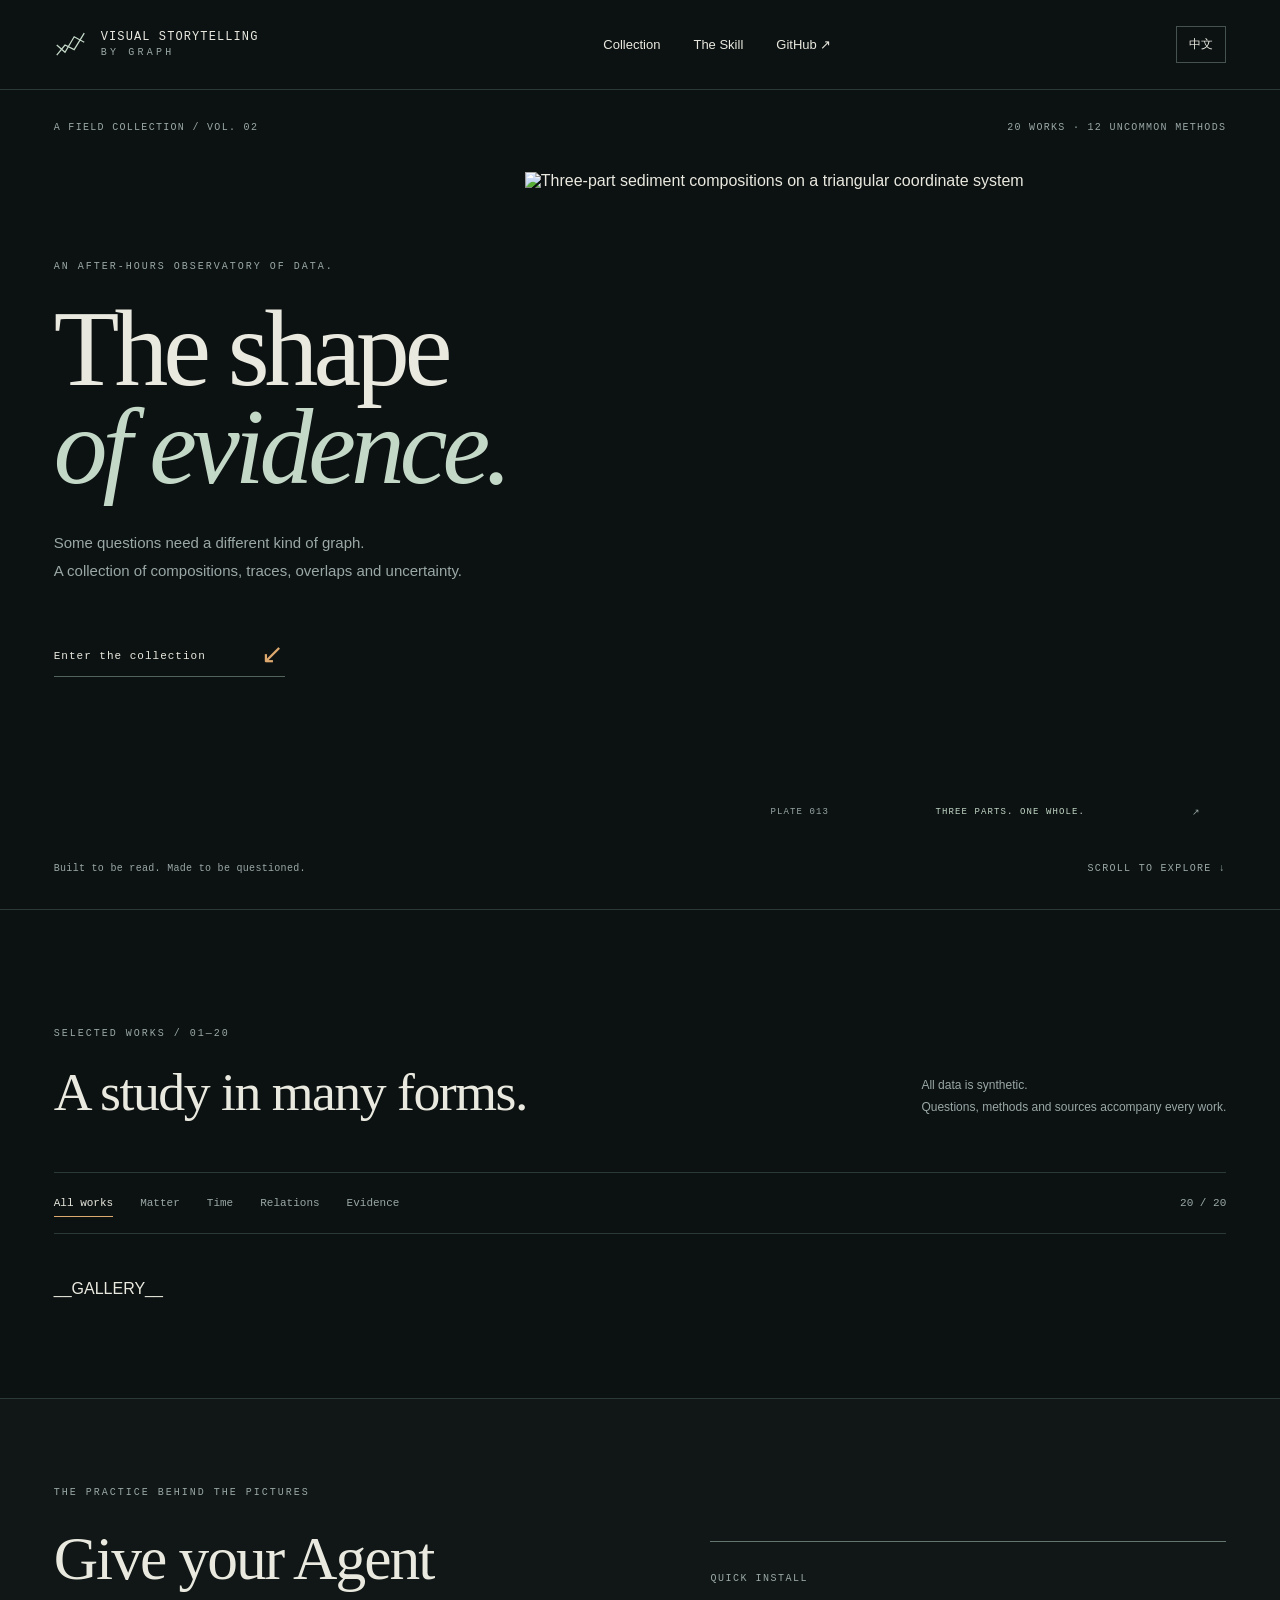
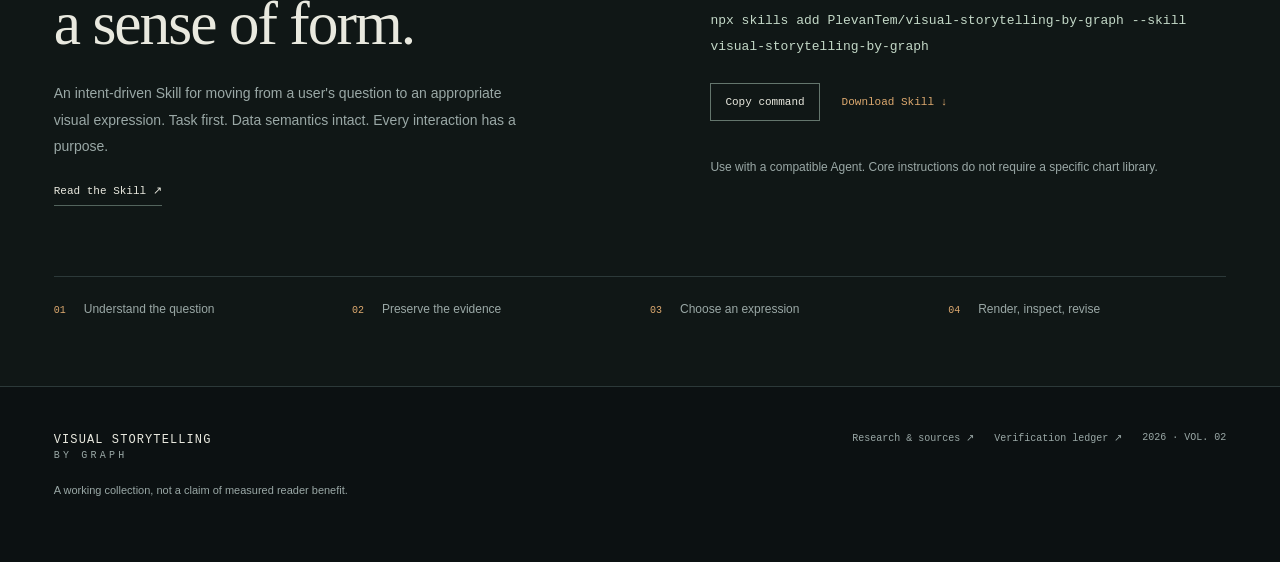
==== site/index.template.html @ 5094e0cb "Create visual-storytelling-by-graph skill and immersive gallery" ====
<!doctype html>
<html lang="en">
<head>
  <meta charset="utf-8">
  <meta name="viewport" content="width=device-width,initial-scale=1">
  <meta name="theme-color" content="#0c1112">
  <meta name="description" content="An immersive collection of twenty data stories, with a reusable Agent Skill for intentional visualization.">
  <meta property="og:title" content="Visual Storytelling by Graph — The shape of evidence">
  <meta property="og:description" content="Twenty data stories. Twelve uncommon methods. An intent-driven visualization Skill for your Agent.">
  <meta property="og:type" content="website">
  <meta property="og:url" content="https://plevantem.github.io/visual-storytelling-by-graph/">
  <meta property="og:image" content="https://plevantem.github.io/visual-storytelling-by-graph/assets/social-preview.png">
  <title>Visual Storytelling by Graph — The shape of evidence</title>
  <link rel="icon" type="image/svg+xml" href="assets/mark.svg">
  <link rel="stylesheet" href="style.css">
</head>
<body>
  <a class="skip" href="#collection">Skip to collection</a>
  <header class="masthead">
    <a class="brand" href="#" aria-label="Visual Storytelling by Graph, home"><svg viewBox="0 0 36 36" aria-hidden="true"><path d="M3 29L12 18L22 23L33 5M3 18L12 26L22 9L33 15"/></svg><span>VISUAL STORYTELLING<small>BY GRAPH</small></span></a>
    <nav aria-label="Main navigation"><a href="#collection" data-i18n="collection">Collection</a><a href="#skill" data-i18n="skill">The Skill</a><a href="https://github.com/PlevanTem/visual-storytelling-by-graph" target="_blank" rel="noopener">GitHub ↗</a></nav>
    <button class="language" id="language" type="button" aria-label="Switch language">中文</button>
  </header>
  <main>
    <section class="hero" aria-labelledby="hero-title">
      <div class="hero-line"><span data-i18n="edition">A FIELD COLLECTION / VOL. 02</span><span>20 WORKS · 12 UNCOMMON METHODS</span></div>
      <div class="hero-copy"><p class="overline" data-i18n="intro">An after-hours observatory of data.</p><h1 id="hero-title"><span data-i18n="shape">The shape</span><br><em data-i18n="evidence">of evidence.</em></h1><p class="hero-description" data-i18n="heroDescription">Some questions need a different kind of graph.<br>A collection of compositions, traces, overlaps and uncertainty.</p><a class="enter" href="#collection"><span data-i18n="enter">Enter the collection</span><span aria-hidden="true">↙</span></a></div>
      <a class="hero-art" href="assets/c13-all.svg" data-open="C13" aria-label="Open the ternary composition exhibit"><img src="assets/hero.svg" alt="Three-part sediment compositions on a triangular coordinate system"><span class="hero-caption"><span>PLATE 013</span><span>THREE PARTS. ONE WHOLE.</span><span aria-hidden="true">↗</span></span></a>
      <div class="hero-bottom"><span data-i18n="heroNote">Built to be read. Made to be questioned.</span><span class="scroll-note">SCROLL TO EXPLORE ↓</span></div>
    </section>
    <section class="collection" id="collection" aria-labelledby="collection-title">
      <div class="section-heading"><div><p class="overline" data-i18n="selected">SELECTED WORKS / 01—20</p><h2 id="collection-title" data-i18n="collectionTitle">A study in many forms.</h2></div><p class="collection-note" data-i18n="synthetic">All data is synthetic.<br>Questions, methods and sources accompany every work.</p></div>
      <div class="filter-bar"><div class="filters" role="group" aria-label="Filter collection"><button type="button" data-filter="all" aria-pressed="true" data-i18n="all">All works</button><button type="button" data-filter="matter" aria-pressed="false" data-i18n="matter">Matter</button><button type="button" data-filter="time" aria-pressed="false" data-i18n="time">Time</button><button type="button" data-filter="relations" aria-pressed="false" data-i18n="relations">Relations</button><button type="button" data-filter="evidence" aria-pressed="false" data-i18n="evidenceFilter">Evidence</button></div><output id="work-count" aria-live="polite">20 / 20</output></div>
      <div class="gallery" id="gallery">__GALLERY__</div>
      <noscript><style>.filter-bar,.language,#copy-install{display:none}</style><p>Open any work to view its standalone SVG. Interactive exhibition controls require JavaScript.</p></noscript>
    </section>
    <section class="skill-section" id="skill" aria-labelledby="skill-title">
      <p class="overline">THE PRACTICE BEHIND THE PICTURES</p>
      <div class="skill-layout"><div><h2 id="skill-title" data-i18n="skillTitle">Give your Agent<br>a sense of form.</h2><p data-i18n="skillDescription">An intent-driven Skill for moving from a user's question to an appropriate visual expression. Task first. Data semantics intact. Every interaction has a purpose.</p><a class="text-link" href="https://github.com/PlevanTem/visual-storytelling-by-graph/blob/main/SKILL.md" data-i18n="readSkill">Read the Skill ↗</a></div><div class="installation"><span class="install-label" data-i18n="quickInstall">QUICK INSTALL</span><code id="install-command">npx skills add PlevanTem/visual-storytelling-by-graph --skill visual-storytelling-by-graph</code><div class="install-actions"><button id="copy-install" type="button" data-i18n="copy">Copy command</button><a href="https://github.com/PlevanTem/visual-storytelling-by-graph/archive/refs/heads/main.zip" download data-i18n="download">Download Skill ↓</a></div><output id="copy-status" aria-live="polite"></output><p class="install-note" data-i18n="installNote">Use with a compatible Agent. Core instructions do not require a specific chart library.</p></div></div>
      <div class="practice"><span><b>01</b><span data-i18n="step1">Understand the question</span></span><span><b>02</b><span data-i18n="step2">Preserve the evidence</span></span><span><b>03</b><span data-i18n="step3">Choose an expression</span></span><span><b>04</b><span data-i18n="step4">Render, inspect, revise</span></span></div>
    </section>
  </main>
  <footer class="footer"><div><a class="brand" href="#"><span>VISUAL STORYTELLING<small>BY GRAPH</small></span></a><p data-i18n="footerNote">A working collection, not a claim of measured reader benefit.</p></div><div class="footer-links"><a href="https://github.com/PlevanTem/visual-storytelling-by-graph/blob/main/references/sources.md" data-i18n="sources">Research & sources ↗</a><a href="https://github.com/PlevanTem/visual-storytelling-by-graph/blob/main/verification/REPORT.md" data-i18n="verification">Verification ledger ↗</a><span>2026 · VOL. 02</span></div></footer>
  <dialog id="exhibit" aria-labelledby="exhibit-heading">
    <div class="exhibit-shell"><header class="exhibit-top"><div><span id="exhibit-number">01 / 20</span><h2 id="exhibit-heading">Exhibit</h2></div><div class="viewer-actions"><button id="previous" type="button" aria-label="Previous work">←</button><button id="next" type="button" aria-label="Next work">→</button><button id="toggle-info" type="button" aria-expanded="false" aria-controls="exhibit-info" data-i18n="readWork">Read the work</button><button id="close-exhibit" type="button" aria-label="Close exhibit">×</button></div></header><div class="exhibit-content"><div class="exhibit-stage"><div class="state-controls" id="state-controls" role="group" aria-label="Chart parameters"></div><figure id="exhibit-figure"><picture><source id="exhibit-mobile" media="(max-width: 600px)"><img id="exhibit-image" alt=""></picture><figcaption id="state-summary" aria-live="polite"></figcaption></figure><div class="exhibit-links"><a id="download-svg" download data-i18n="export">Download current SVG ↓</a><a id="download-data" download data-i18n="rawData">Source data ↗</a><span class="keyboard-note">← / → &nbsp; ESC</span></div></div><aside id="exhibit-info" hidden><p class="overline" data-i18n="question">THE QUESTION</p><p id="work-question"></p><p class="overline" data-i18n="why">WHY THIS EXPRESSION</p><p id="work-why"></p><p class="overline" data-i18n="boundary">READ WITH CARE</p><p id="work-boundary"></p><a id="method-link" target="_blank" rel="noopener" data-i18n="method">Method & evidence ↗</a></aside></div></div>
  </dialog>
  <script src="collection.js"></script><script src="app.js"></script>
</body></html>
---- site/style.css ----
@charset "UTF-8";
:root{--bg:#0c1112;--surface:#101719;--line:#2c3939;--ink:#e9e9df;--muted:#9aa8a6;--accent:#c3d8c7;--gold:#dda96f;--sans:"Segoe UI","Microsoft YaHei",sans-serif;--serif:Georgia,"Times New Roman",serif;--mono:Consolas,"Courier New",monospace}*{box-sizing:border-box}html{scroll-behavior:smooth;scroll-padding-top:105px}body{margin:0;background:var(--bg);color:var(--ink);font-family:var(--sans);-webkit-font-smoothing:antialiased}a{color:inherit;text-decoration:none}button{font:inherit;color:inherit;cursor:pointer}button,a{-webkit-tap-highlight-color:transparent}button{border:0;border-radius:0;background:none}a:focus-visible,button:focus-visible{outline:2px solid var(--gold);outline-offset:6px}::selection{background:#dda96f;color:#0c1112}.skip{position:fixed;top:-100px;left:20px;z-index:99;background:var(--ink);color:var(--bg);padding:12px}.skip:focus{top:10px}.masthead{height:90px;padding:0 4.2vw;display:flex;align-items:center;justify-content:space-between;gap:25px;border-bottom:1px solid var(--line);background:rgba(12,17,18,.95);position:relative;z-index:5}.brand{display:flex;align-items:center;gap:14px;font-family:var(--mono);font-size:12px;line-height:1.45;letter-spacing:1.1px}.brand small{display:block;font-size:10px;letter-spacing:3.2px;color:var(--muted)}.brand svg{width:33px;height:36px;fill:none;stroke:var(--accent);stroke-width:1.4}.masthead nav{display:flex;gap:33px;font-size:13px}.masthead nav a:hover,.language:hover{color:var(--gold)}.language{font-family:var(--mono);font-size:12px;border:1px solid #455250;padding:9px 12px}.hero{min-height:820px;height:calc(100svh - 90px);max-height:1100px;position:relative;overflow:hidden;padding:32px 4.2vw 35px;isolation:isolate;border-bottom:1px solid var(--line)}.hero-line,.hero-bottom{display:flex;align-items:center;justify-content:space-between;font-family:var(--mono);font-size:10px;letter-spacing:1.3px;color:var(--muted);position:relative;z-index:2}.hero-copy{position:relative;padding-top:125px;z-index:2;width:57%;pointer-events:none}.hero-copy a{pointer-events:auto}.overline{font:10px/1.8 var(--mono);letter-spacing:2px;color:var(--muted);text-transform:uppercase;margin:0 0 24px}.hero-copy h1{font-family:var(--serif);font-size:clamp(76px,8.4vw,145px);line-height:.91;font-weight:400;letter-spacing:-5px;margin:24px 0 33px}.hero-copy h1 em{font-weight:400;color:var(--accent)}.hero-description{font-size:15px;line-height:1.9;color:var(--muted);max-width:470px}.enter{margin-top:35px;font-family:var(--mono);font-size:11px;letter-spacing:1px;display:inline-flex;align-items:center;gap:55px;border-bottom:1px solid #53645d;padding:12px 0}.enter span:last-child{font-size:27px;line-height:.6;color:var(--gold)}.hero-art{position:absolute;width:60%;height:83%;right:-1%;top:10%;padding:0;z-index:1}.hero-art img{display:block;width:100%;height:100%;object-fit:contain;transition:filter .6s}.hero-art:hover img{filter:brightness(1.14)}.hero-caption{position:absolute;bottom:5%;left:32%;right:12%;display:flex;justify-content:space-between;gap:12px;font:9px var(--mono);letter-spacing:1.1px;color:var(--muted)}.hero-caption span:nth-child(2){color:var(--accent)}.hero-bottom{position:absolute;bottom:35px;left:4.2vw;right:4.2vw}.hero-bottom span:first-child{letter-spacing:.3px}.collection{padding:115px 4.2vw 100px}.section-heading{display:flex;justify-content:space-between;gap:30px;align-items:end;margin-bottom:50px}.section-heading h2{font:400 clamp(38px,4.2vw,64px)/1.1 var(--serif);letter-spacing:-1.5px;margin:0}.section-heading .overline{margin-bottom:20px}.collection-note{font-size:12px;line-height:1.9;color:var(--muted);margin:0 0 3px;max-width:330px}.filter-bar{border-top:1px solid var(--line);border-bottom:1px solid var(--line);display:flex;align-items:center;justify-content:space-between;padding:17px 0;margin-bottom:46px;gap:20px}.filters{display:flex;gap:27px}.filters button{padding:7px 0;font-family:var(--mono);font-size:11px;color:var(--muted)}.filters button[aria-pressed=true]{color:var(--ink);box-shadow:0 1px var(--gold)}#work-count{font:11px var(--mono);color:var(--muted);white-space:nowrap}.gallery{display:grid;grid-template-columns:repeat(12,minmax(0,1fr));gap:58px 28px}.work{grid-column:span 5;min-width:0}.work:nth-child(4n+1),.work:nth-child(4n+4){grid-column:span 7}.work[hidden]{display:none}.work.filtered{grid-column:span 6}.work-open{padding:0;text-align:left;display:block;width:100%}.work-art{height:clamp(270px,30vw,440px);display:flex;align-items:center;justify-content:center;overflow:hidden;background:var(--surface);position:relative;border:1px solid #243131;transition:border-color .25s}.work-open:hover .work-art{border-color:#70877b}.work-art img{width:100%;height:100%;object-fit:contain;display:block;transition:transform .7s cubic-bezier(.2,.7,.2,1)}.work-open:hover .work-art img{transform:scale(1.025)}.work-art::after{content:'↗';position:absolute;right:18px;bottom:15px;font-size:20px;color:var(--muted);opacity:0;transition:opacity .2s}.work-open:hover .work-art::after{opacity:1}.work-meta{display:flex;gap:15px;justify-content:space-between;align-items:start;margin-top:18px}.work-number{font:10px/1.7 var(--mono);color:var(--muted);padding-top:2px}.work-title{font:400 clamp(22px,2.2vw,33px)/1.2 var(--serif);letter-spacing:-.4px;margin:0;flex:1}.work-type{font:9px/1.8 var(--mono);text-transform:uppercase;letter-spacing:.8px;color:var(--muted);max-width:120px;text-align:right}.skill-section{border-top:1px solid var(--line);padding:85px 4.2vw 70px;background:#101716}.skill-layout{display:grid;grid-template-columns:1fr 1fr;gap:11vw}.skill-layout h2{font:400 clamp(42px,4.8vw,72px)/1.05 var(--serif);letter-spacing:-2px;margin:0 0 25px}.skill-layout p{font-size:14px;color:var(--muted);line-height:1.9;max-width:480px}.text-link{display:inline-block;font:11px var(--mono);border-bottom:1px solid #53645d;padding-bottom:8px;margin-top:10px}.installation{border-top:1px solid #64766d;padding-top:25px;align-self:center;min-width:0}.install-label{font:10px var(--mono);letter-spacing:1.5px;color:var(--muted)}.installation code{display:block;font:13px/2 var(--mono);overflow-wrap:anywhere;color:var(--accent);padding:23px 0}.install-actions{display:flex;gap:22px;align-items:center;font:11px var(--mono)}.install-actions button{border:1px solid #64766d;padding:12px 14px}.install-actions a{color:var(--gold)}#copy-status{display:block;min-height:24px;font-size:12px;color:var(--gold);padding-top:9px}.installation .install-note{font-size:12px;line-height:1.8}.practice{display:grid;grid-template-columns:repeat(4,1fr);gap:20px;margin-top:70px;border-top:1px solid var(--line);padding-top:25px}.practice>span{font-size:12px;display:flex;align-items:baseline;gap:18px;color:var(--muted)}.practice b{font:10px var(--mono);color:var(--gold)}.footer{border-top:1px solid var(--line);padding:45px 4.2vw 55px;display:flex;justify-content:space-between;gap:30px}.footer p{font-size:11px;color:var(--muted);margin-top:20px}.footer-links{display:flex;flex-wrap:wrap;align-items:start;gap:20px;font:10px var(--mono);color:var(--muted)}dialog{inset:0;margin:0;padding:0;width:100vw;max-width:none;height:100dvh;max-height:none;border:0;color:var(--ink);background:#0c1112}dialog::backdrop{background:#050909}.modal-open{overflow:hidden}.exhibit-shell{height:100%;display:flex;flex-direction:column}.exhibit-top{height:86px;flex-shrink:0;display:flex;justify-content:space-between;align-items:center;gap:20px;padding:15px 30px;border-bottom:1px solid var(--line)}.exhibit-top>div:first-child{display:flex;gap:20px;align-items:center;min-width:0}#exhibit-number{font:10px var(--mono);color:var(--muted);white-space:nowrap}#exhibit-heading{font:400 15px var(--mono);margin:0;white-space:nowrap;overflow:hidden;text-overflow:ellipsis}.viewer-actions{display:flex;gap:6px;align-items:center;flex-shrink:0}.viewer-actions button{padding:10px 12px;font-size:20px}#toggle-info{font:11px var(--mono);border:1px solid #455250;margin:0 15px;padding:11px 15px}#close-exhibit{font-size:31px;line-height:1}.exhibit-content{display:flex;flex:1;min-height:0;overflow:hidden}.exhibit-stage{flex:1;min-width:0;overflow:auto;padding:18px 30px 24px;display:flex;flex-direction:column;align-items:center}.state-controls{min-height:38px;display:flex;gap:10px;justify-content:center;flex-wrap:wrap;align-items:center}.state-controls button{font:11px var(--mono);border:1px solid #455250;padding:8px 13px;color:var(--muted)}.state-controls button[aria-pressed=true]{border-color:var(--accent);color:var(--accent)}#exhibit-figure{margin:0;max-width:1120px;width:100%;flex:1;min-height:0;display:flex;flex-direction:column;align-items:center;justify-content:center}#exhibit-figure picture{width:100%;display:flex;justify-content:center;flex:1;min-height:0}#exhibit-image{width:100%;height:100%;object-fit:contain;min-height:0;max-height:calc(100dvh - 245px)}#state-summary{font-size:12px;color:var(--muted);line-height:1.7;text-align:center;margin:10px 0 0;min-height:20px}.exhibit-links{width:100%;max-width:1120px;display:flex;justify-content:center;gap:27px;padding-top:15px;font:10px var(--mono)}.exhibit-links a{color:var(--accent)}.exhibit-links a[aria-disabled=true]{opacity:.35;pointer-events:none}.keyboard-note{color:var(--muted)}#exhibit-info{width:320px;flex-shrink:0;overflow:auto;padding:35px 28px;border-left:1px solid var(--line);font-size:13px;line-height:1.9;background:#101716}#exhibit-info .overline{font-size:9px;margin:24px 0 10px;color:var(--gold)}#exhibit-info .overline:first-child{margin-top:0}#exhibit-info p:not(.overline){color:#c3cdca;margin:0}#method-link{display:inline-block;margin-top:30px;font:11px var(--mono);border-bottom:1px solid #53645d;padding-bottom:8px}html[lang=zh-CN] .hero-copy h1{font-family:var(--serif),"Microsoft YaHei";font-size:clamp(66px,7vw,115px);line-height:1.15;letter-spacing:-3px}html[lang=zh-CN] .work-title{font-family:var(--sans);font-size:23px}html[lang=zh-CN] .skill-layout h2{font-family:var(--sans);font-size:52px;line-height:1.2}
@media(min-width:1800px){.hero-art{right:2%;width:55%}.hero-copy{padding-top:150px}.hero-description{font-size:17px}}
@media(max-width:1000px){.masthead{height:78px}.hero{min-height:760px;height:auto;padding-top:25px}.hero-copy{padding-top:100px;width:65%}.hero-art{right:-13%;width:70%;top:12%}.hero-copy h1{font-size:88px}.hero-description{font-size:13px;max-width:340px}.hero-caption{left:35%;right:20%;font-size:8px}.collection{padding-top:75px}.section-heading{align-items:start}.section-heading h2{max-width:450px}.collection-note{font-size:11px;max-width:230px}.work-title{font-size:25px}.work-type{max-width:90px;font-size:8px}.work-art{height:320px}.skill-layout{gap:6vw}.skill-layout h2{font-size:51px}.exhibit-top{padding:12px 20px}#exhibit-info{width:285px}}
@media(max-width:680px){html{scroll-padding-top:30px}.masthead{height:78px;padding:0 20px;gap:15px}.brand{font-size:9px;letter-spacing:.8px;gap:9px}.brand svg{width:25px}.brand small{font-size:8px}.masthead nav{gap:20px;font-size:11px}.masthead nav a:first-child,.masthead nav a:nth-child(2){display:none}.language{font-size:10px;padding:8px}.hero{height:auto;min-height:850px;max-height:none;padding:25px 20px 30px}.hero-line{font-size:8px;letter-spacing:.8px}.hero-line span:last-child{display:none}.hero-copy{padding-top:58px;width:100%}.overline{font-size:9px;letter-spacing:1.4px}.hero-copy h1{font-size:clamp(64px,13vw,87px);letter-spacing:-3px;margin:20px 0 23px}.hero-copy .overline{margin-bottom:15px}.hero-description{font-size:12px;max-width:290px;line-height:1.8}.enter{margin-top:17px;font-size:10px;gap:35px}.hero-art{top:420px;right:-8%;width:105%;height:340px}.hero-caption{bottom:6%;left:25%;right:16%;font-size:7px}.hero-bottom{bottom:24px;left:20px;right:20px;font-size:8px}.scroll-note{display:none}.collection{padding:62px 20px 65px}.section-heading{display:block;margin-bottom:30px}.section-heading h2{font-size:41px;letter-spacing:-1.3px}.collection-note{margin-top:20px;max-width:none;font-size:11px}.filter-bar{padding:12px 0;margin-bottom:28px;gap:12px}.filters{gap:19px;overflow-x:auto}.filters button{font-size:10px;white-space:nowrap}.filters button:last-child{margin-right:6px}#work-count{font-size:9px}.gallery{display:block}.work,.work.filtered{margin-bottom:34px}.work-art{height:290px}.work:nth-child(3n+1) .work-art{height:350px}.work-meta{margin-top:13px;gap:12px}.work-title{font-size:25px}.work-type{font-size:8px;max-width:100px}.work-number{font-size:9px}.skill-section{padding:55px 20px 45px}.skill-layout{display:block}.skill-layout h2{font-size:48px;letter-spacing:-1.6px}.skill-layout p{font-size:13px}.installation{margin-top:45px}.installation code{font-size:12px}.install-actions{font-size:10px;gap:18px}.practice{grid-template-columns:1fr 1fr;margin-top:40px;gap:25px}.practice>span{font-size:11px;gap:10px}.footer{padding:35px 20px;display:block}.footer-links{margin-top:30px;font-size:9px;gap:18px}.footer p{font-size:10px;line-height:1.8}.exhibit-top{height:73px;padding:12px 14px;gap:7px}.exhibit-top>div:first-child{display:block;max-width:160px}#exhibit-number{font-size:9px}#exhibit-heading{font-size:11px;margin-top:7px}.viewer-actions{gap:0}.viewer-actions button{padding:9px;font-size:18px}#toggle-info{font-size:9px;margin:0 3px;padding:9px}#close-exhibit{font-size:27px}.exhibit-content{display:block;position:relative;overflow:auto}.exhibit-stage{min-height:100%;padding:14px 8px 20px;overflow:visible}.state-controls{gap:6px;min-height:35px}.state-controls button{font-size:9px;padding:7px 9px}#exhibit-figure{flex:initial;min-height:0;margin-top:12px}#exhibit-figure picture{flex:initial;display:block}#exhibit-image{display:block;height:auto;max-height:none}#state-summary{font-size:11px;padding:0 16px;margin-top:12px}.exhibit-links{font-size:9px;gap:17px;flex-wrap:wrap;padding-top:20px}.keyboard-note{display:none}#exhibit-info{position:absolute;inset:0 0 0 auto;width:100%;height:100%;padding:26px 25px;border:0;z-index:2}html[lang=zh-CN] .hero-copy h1{font-size:72px;line-height:1.12}html[lang=zh-CN] .work-title{font-size:21px}html[lang=zh-CN] .skill-layout h2{font-size:43px}}
@media(prefers-reduced-motion:reduce){html{scroll-behavior:auto}*{transition:none!important;animation:none!important}}
@media print{.masthead,.hero,.filter-bar,.skill-section,.footer,dialog{display:none}.collection{padding:0}.gallery{display:block}.work{break-inside:avoid;margin:0 0 20px}.work-art{height:400px}body{background:var(--bg);print-color-adjust:exact}}
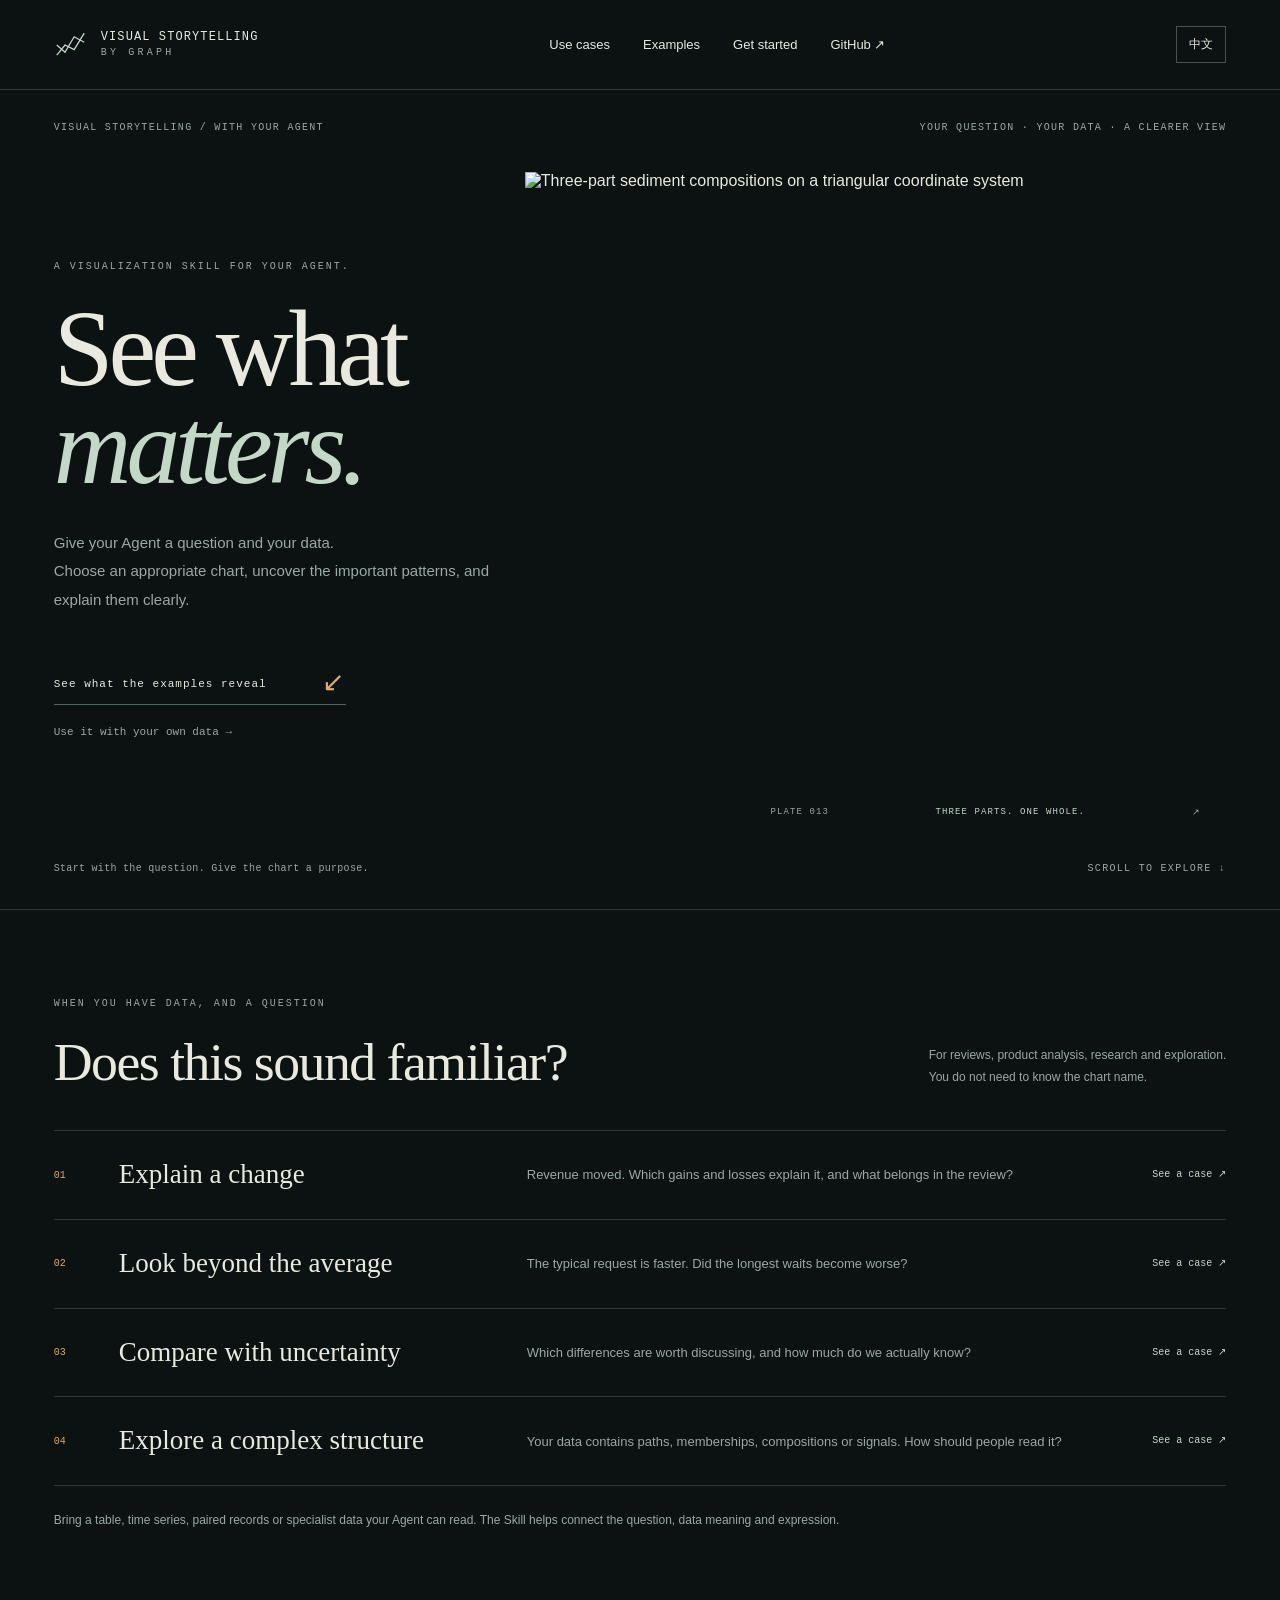
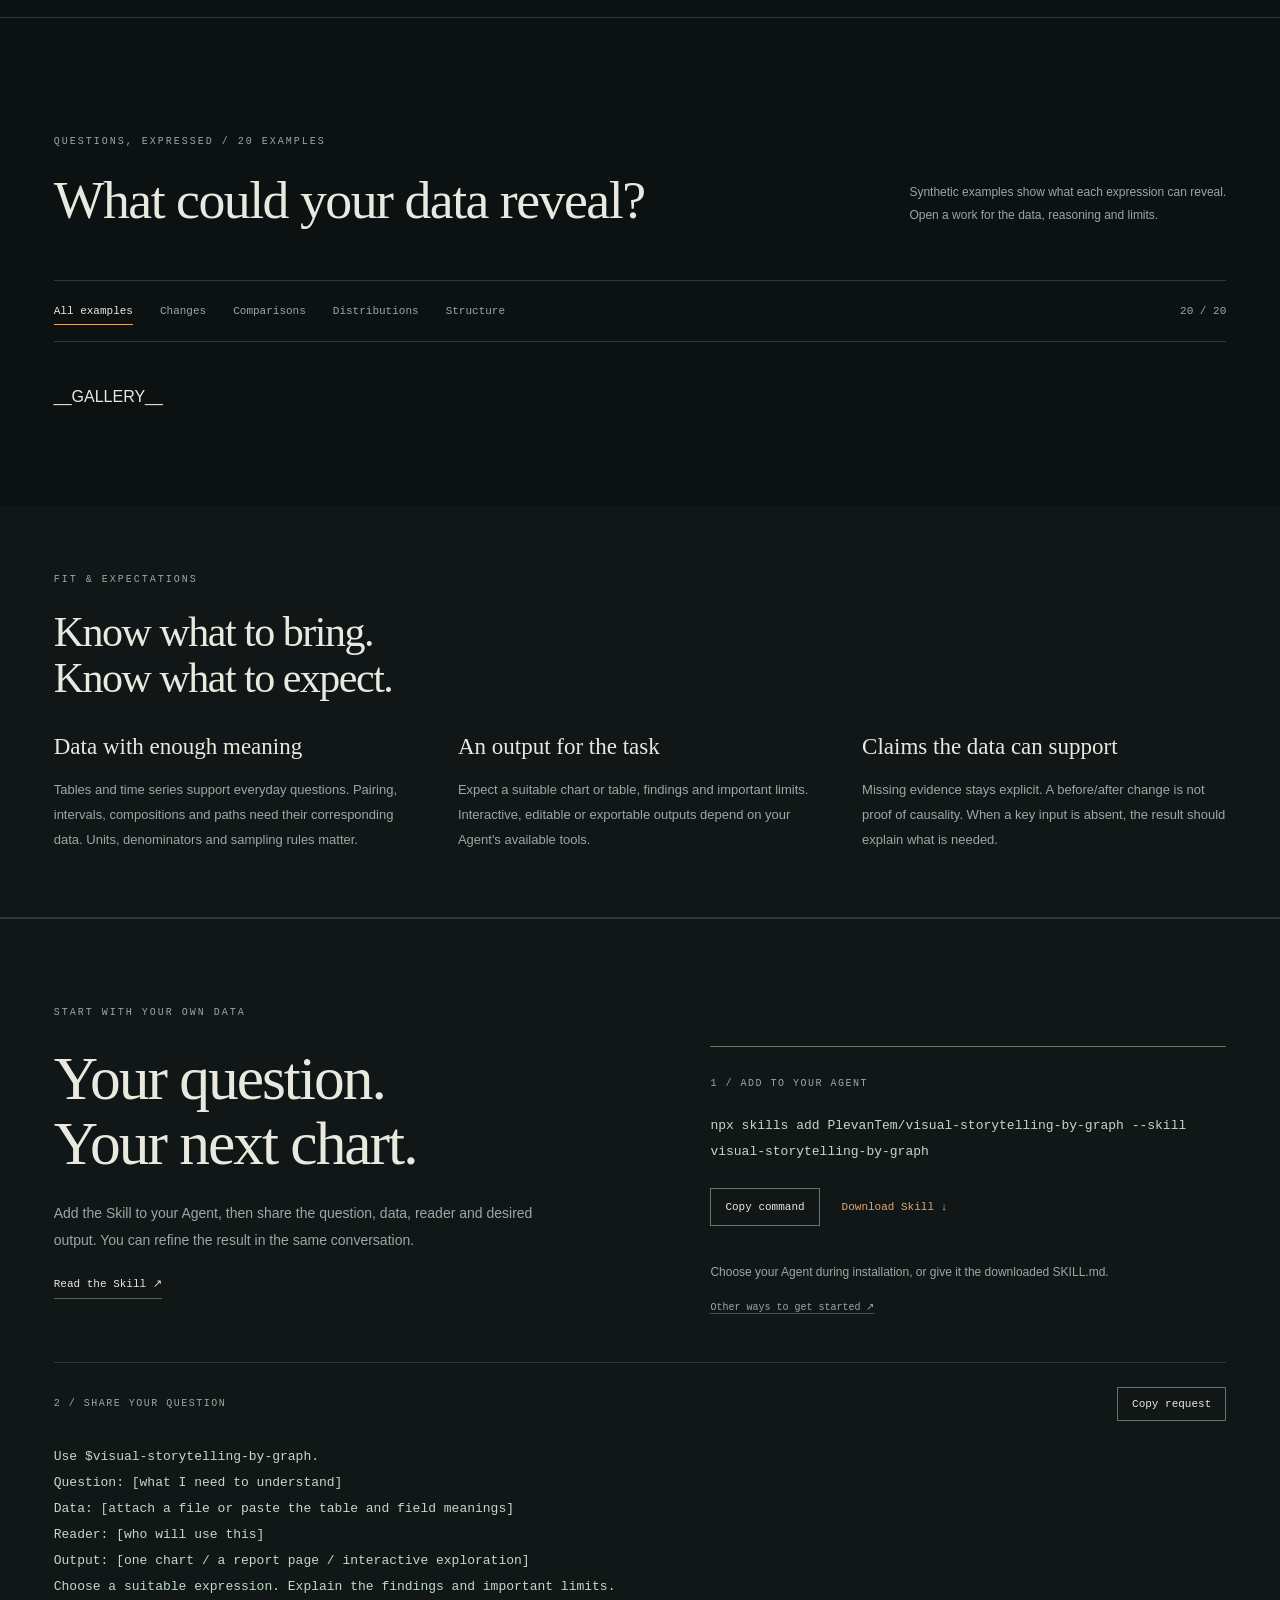
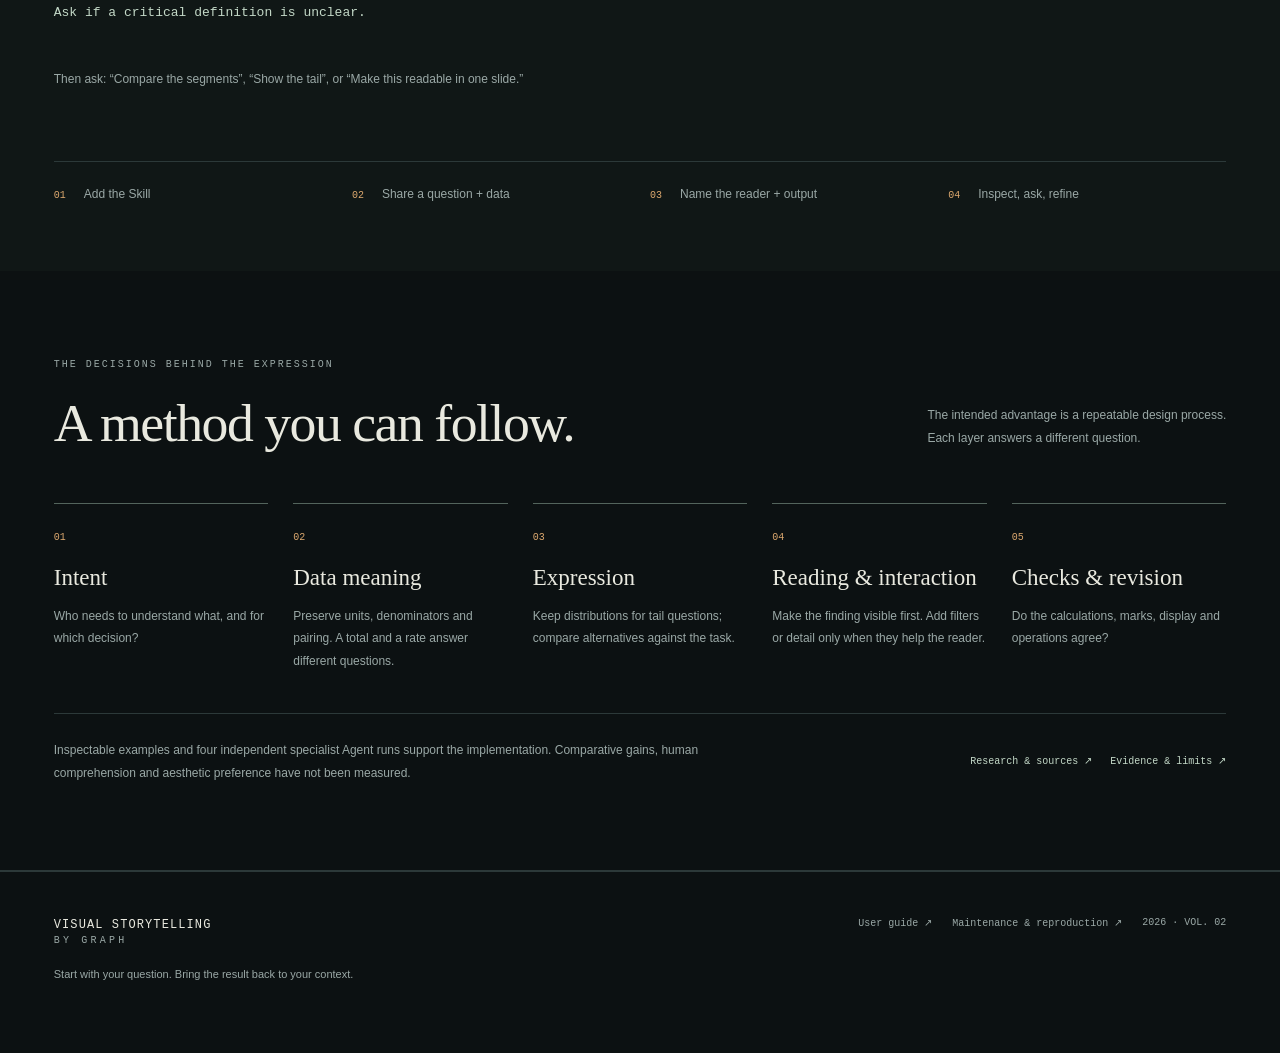
==== commit 60d3cc23: "Organize the Skill experience around user questions and insights" ====
--- a/site/index.template.html
+++ b/site/index.template.html
@@ -4,13 +4,13 @@
   <meta charset="utf-8">
   <meta name="viewport" content="width=device-width,initial-scale=1">
   <meta name="theme-color" content="#0c1112">
-  <meta name="description" content="An immersive collection of twenty data stories, with a reusable Agent Skill for intentional visualization.">
-  <meta property="og:title" content="Visual Storytelling by Graph — The shape of evidence">
-  <meta property="og:description" content="Twenty data stories. Twelve uncommon methods. An intent-driven visualization Skill for your Agent.">
+  <meta name="description" content="Bring your question and data. Help your Agent choose the right visual expression, find the important patterns and explain them clearly.">
+  <meta property="og:title" content="Visual Storytelling by Graph — See what matters">
+  <meta property="og:description" content="Choose a chart around your question. Explore examples, understand the limits, and get started with your own data.">
   <meta property="og:type" content="website">
   <meta property="og:url" content="https://plevantem.github.io/visual-storytelling-by-graph/">
   <meta property="og:image" content="https://plevantem.github.io/visual-storytelling-by-graph/assets/social-preview.png">
-  <title>Visual Storytelling by Graph — The shape of evidence</title>
+  <title>Visual Storytelling by Graph — See what matters</title>
   <link rel="icon" type="image/svg+xml" href="assets/mark.svg">
   <link rel="stylesheet" href="style.css">
 </head>
@@ -18,29 +18,48 @@
   <a class="skip" href="#collection">Skip to collection</a>
   <header class="masthead">
     <a class="brand" href="#" aria-label="Visual Storytelling by Graph, home"><svg viewBox="0 0 36 36" aria-hidden="true"><path d="M3 29L12 18L22 23L33 5M3 18L12 26L22 9L33 15"/></svg><span>VISUAL STORYTELLING<small>BY GRAPH</small></span></a>
-    <nav aria-label="Main navigation"><a href="#collection" data-i18n="collection">Collection</a><a href="#skill" data-i18n="skill">The Skill</a><a href="https://github.com/PlevanTem/visual-storytelling-by-graph" target="_blank" rel="noopener">GitHub ↗</a></nav>
+    <nav aria-label="Main navigation"><a href="#use-cases" data-i18n="scenarios">Use cases</a><a href="#collection" data-i18n="collection">Examples</a><a href="#skill" data-i18n="skill">Get started</a><a href="https://github.com/PlevanTem/visual-storytelling-by-graph" target="_blank" rel="noopener">GitHub ↗</a></nav>
     <button class="language" id="language" type="button" aria-label="Switch language">中文</button>
   </header>
   <main>
     <section class="hero" aria-labelledby="hero-title">
-      <div class="hero-line"><span data-i18n="edition">A FIELD COLLECTION / VOL. 02</span><span>20 WORKS · 12 UNCOMMON METHODS</span></div>
-      <div class="hero-copy"><p class="overline" data-i18n="intro">An after-hours observatory of data.</p><h1 id="hero-title"><span data-i18n="shape">The shape</span><br><em data-i18n="evidence">of evidence.</em></h1><p class="hero-description" data-i18n="heroDescription">Some questions need a different kind of graph.<br>A collection of compositions, traces, overlaps and uncertainty.</p><a class="enter" href="#collection"><span data-i18n="enter">Enter the collection</span><span aria-hidden="true">↙</span></a></div>
+      <div class="hero-line"><span data-i18n="edition">VISUAL STORYTELLING / WITH YOUR AGENT</span><span data-i18n="heroAudience">YOUR QUESTION · YOUR DATA · A CLEARER VIEW</span></div>
+      <div class="hero-copy"><p class="overline" data-i18n="intro">A visualization Skill for your Agent.</p><h1 id="hero-title"><span data-i18n="shape">See what</span><br><em data-i18n="evidence">matters.</em></h1><p class="hero-description" data-i18n="heroDescription">Give your Agent a question and your data.<br>Choose an appropriate chart, uncover the important patterns, and explain them clearly.</p><a class="enter" href="#collection"><span data-i18n="enter">See what the examples reveal</span><span aria-hidden="true">↙</span></a><a class="hero-start" href="#skill" data-i18n="startOwn">Use it with your own data →</a></div>
       <a class="hero-art" href="assets/c13-all.svg" data-open="C13" aria-label="Open the ternary composition exhibit"><img src="assets/hero.svg" alt="Three-part sediment compositions on a triangular coordinate system"><span class="hero-caption"><span>PLATE 013</span><span>THREE PARTS. ONE WHOLE.</span><span aria-hidden="true">↗</span></span></a>
-      <div class="hero-bottom"><span data-i18n="heroNote">Built to be read. Made to be questioned.</span><span class="scroll-note">SCROLL TO EXPLORE ↓</span></div>
+      <div class="hero-bottom"><span data-i18n="heroNote">Start with the question. Give the chart a purpose.</span><span class="scroll-note">SCROLL TO EXPLORE ↓</span></div>
+    </section>
+    <section class="user-scenarios" id="use-cases" aria-labelledby="scenarios-title">
+      <div class="section-heading"><div><p class="overline" data-i18n="scenarioLabel">WHEN YOU HAVE DATA, AND A QUESTION</p><h2 id="scenarios-title" data-i18n="scenarioTitle">Does this sound familiar?</h2></div><p class="collection-note" data-i18n="scenarioIntro">For reviews, product analysis, research and exploration.<br>You do not need to know the chart name.</p></div>
+      <div class="scenario-list">
+        <a class="scenario-row" href="assets/c01-all.svg" data-open="C01"><span class="scenario-index">01</span><h3 data-i18n="scenario1Title">Explain a change</h3><p data-i18n="scenario1Body">Revenue moved. Which gains and losses explain it, and what belongs in the review?</p><span class="scenario-action" data-i18n="seeCase">See a case ↗</span></a>
+        <a class="scenario-row" href="assets/c02-all.svg" data-open="C02"><span class="scenario-index">02</span><h3 data-i18n="scenario2Title">Look beyond the average</h3><p data-i18n="scenario2Body">The typical request is faster. Did the longest waits become worse?</p><span class="scenario-action" data-i18n="seeCase">See a case ↗</span></a>
+        <a class="scenario-row" href="assets/c07-all.svg" data-open="C07"><span class="scenario-index">03</span><h3 data-i18n="scenario3Title">Compare with uncertainty</h3><p data-i18n="scenario3Body">Which differences are worth discussing, and how much do we actually know?</p><span class="scenario-action" data-i18n="seeCase">See a case ↗</span></a>
+        <a class="scenario-row" href="assets/c18-all.svg" data-open="C18"><span class="scenario-index">04</span><h3 data-i18n="scenario4Title">Explore a complex structure</h3><p data-i18n="scenario4Body">Your data contains paths, memberships, compositions or signals. How should people read it?</p><span class="scenario-action" data-i18n="seeCase">See a case ↗</span></a>
+      </div>
+      <p class="scenario-fit" data-i18n="scenarioFit">Bring a table, time series, paired records or specialist data your Agent can read. The Skill helps connect the question, data meaning and expression.</p>
     </section>
     <section class="collection" id="collection" aria-labelledby="collection-title">
-      <div class="section-heading"><div><p class="overline" data-i18n="selected">SELECTED WORKS / 01—20</p><h2 id="collection-title" data-i18n="collectionTitle">A study in many forms.</h2></div><p class="collection-note" data-i18n="synthetic">All data is synthetic.<br>Questions, methods and sources accompany every work.</p></div>
-      <div class="filter-bar"><div class="filters" role="group" aria-label="Filter collection"><button type="button" data-filter="all" aria-pressed="true" data-i18n="all">All works</button><button type="button" data-filter="matter" aria-pressed="false" data-i18n="matter">Matter</button><button type="button" data-filter="time" aria-pressed="false" data-i18n="time">Time</button><button type="button" data-filter="relations" aria-pressed="false" data-i18n="relations">Relations</button><button type="button" data-filter="evidence" aria-pressed="false" data-i18n="evidenceFilter">Evidence</button></div><output id="work-count" aria-live="polite">20 / 20</output></div>
+      <div class="section-heading"><div><p class="overline" data-i18n="selected">QUESTIONS, EXPRESSED / 20 EXAMPLES</p><h2 id="collection-title" data-i18n="collectionTitle">What could your data reveal?</h2></div><p class="collection-note" data-i18n="synthetic">Synthetic examples show what each expression can reveal.<br>Open a work for the data, reasoning and limits.</p></div>
+      <div class="filter-bar"><div class="filters" role="group" aria-label="Filter by analysis task"><button type="button" data-filter="all" aria-pressed="true" data-i18n="all">All examples</button><button type="button" data-filter="change" aria-pressed="false" data-i18n="change">Changes</button><button type="button" data-filter="compare" aria-pressed="false" data-i18n="compare">Comparisons</button><button type="button" data-filter="distribution" aria-pressed="false" data-i18n="distribution">Distributions</button><button type="button" data-filter="structure" aria-pressed="false" data-i18n="structure">Structure</button></div><output id="work-count" aria-live="polite">20 / 20</output></div>
       <div class="gallery" id="gallery">__GALLERY__</div>
-      <noscript><style>.filter-bar,.language,#copy-install{display:none}</style><p>Open any work to view its standalone SVG. Interactive exhibition controls require JavaScript.</p></noscript>
+      <noscript><style>.filter-bar,.language,#copy-install,#copy-request{display:none}</style><p>Open any work to view its standalone SVG. Interactive exhibition controls require JavaScript.</p></noscript>
     </section>
+    <section class="fit-section" id="fit" aria-labelledby="fit-title"><div class="section-heading"><div><p class="overline" data-i18n="fitLabel">FIT & EXPECTATIONS</p><h2 id="fit-title" data-i18n="fitTitle">Know what to bring.<br>Know what to expect.</h2></div></div><div class="fit-grid"><div><h3 data-i18n="fit1Title">Data with enough meaning</h3><p data-i18n="fit1Body">Tables and time series support everyday questions. Pairing, intervals, compositions and paths need their corresponding data. Units, denominators and sampling rules matter.</p></div><div><h3 data-i18n="fit2Title">An output for the task</h3><p data-i18n="fit2Body">Expect a suitable chart or table, findings and important limits. Interactive, editable or exportable outputs depend on your Agent's available tools.</p></div><div><h3 data-i18n="fit3Title">Claims the data can support</h3><p data-i18n="fit3Body">Missing evidence stays explicit. A before/after change is not proof of causality. When a key input is absent, the result should explain what is needed.</p></div></div></section>
     <section class="skill-section" id="skill" aria-labelledby="skill-title">
-      <p class="overline">THE PRACTICE BEHIND THE PICTURES</p>
-      <div class="skill-layout"><div><h2 id="skill-title" data-i18n="skillTitle">Give your Agent<br>a sense of form.</h2><p data-i18n="skillDescription">An intent-driven Skill for moving from a user's question to an appropriate visual expression. Task first. Data semantics intact. Every interaction has a purpose.</p><a class="text-link" href="https://github.com/PlevanTem/visual-storytelling-by-graph/blob/main/SKILL.md" data-i18n="readSkill">Read the Skill ↗</a></div><div class="installation"><span class="install-label" data-i18n="quickInstall">QUICK INSTALL</span><code id="install-command">npx skills add PlevanTem/visual-storytelling-by-graph --skill visual-storytelling-by-graph</code><div class="install-actions"><button id="copy-install" type="button" data-i18n="copy">Copy command</button><a href="https://github.com/PlevanTem/visual-storytelling-by-graph/archive/refs/heads/main.zip" download data-i18n="download">Download Skill ↓</a></div><output id="copy-status" aria-live="polite"></output><p class="install-note" data-i18n="installNote">Use with a compatible Agent. Core instructions do not require a specific chart library.</p></div></div>
-      <div class="practice"><span><b>01</b><span data-i18n="step1">Understand the question</span></span><span><b>02</b><span data-i18n="step2">Preserve the evidence</span></span><span><b>03</b><span data-i18n="step3">Choose an expression</span></span><span><b>04</b><span data-i18n="step4">Render, inspect, revise</span></span></div>
+      <p class="overline" data-i18n="startLabel">START WITH YOUR OWN DATA</p>
+      <div class="skill-layout"><div><h2 id="skill-title" data-i18n="skillTitle">Your question.<br>Your next chart.</h2><p data-i18n="skillDescription">Add the Skill to your Agent, then share the question, data, reader and desired output. You can refine the result in the same conversation.</p><a class="text-link" href="https://github.com/PlevanTem/visual-storytelling-by-graph/blob/main/SKILL.md" data-i18n="readSkill">Read the Skill ↗</a></div><div class="installation"><span class="install-label" data-i18n="quickInstall">1 / ADD TO YOUR AGENT</span><code id="install-command">npx skills add PlevanTem/visual-storytelling-by-graph --skill visual-storytelling-by-graph</code><div class="install-actions"><button id="copy-install" type="button" data-i18n="copy">Copy command</button><a href="https://github.com/PlevanTem/visual-storytelling-by-graph/archive/refs/heads/main.zip" download data-i18n="download">Download Skill ↓</a></div><output id="copy-status" aria-live="polite"></output><p class="install-note" data-i18n="installNote">Choose your Agent during installation, or give it the downloaded SKILL.md.</p><a class="small-link" href="https://github.com/PlevanTem/visual-storytelling-by-graph/blob/main/guides/maintaining.md#installation" data-i18n="installOptions">Other ways to get started ↗</a></div></div>
+      <div class="request-example"><div class="request-heading"><span class="install-label" data-i18n="requestLabel">2 / SHARE YOUR QUESTION</span><button id="copy-request" type="button" data-i18n="copyRequest">Copy request</button></div><pre><code id="request-template" data-i18n-text="requestTemplate">Use $visual-storytelling-by-graph.
+Question: [what I need to understand]
+Data: [attach a file or paste the table and field meanings]
+Reader: [who will use this]
+Output: [one chart / a report page / interactive exploration]
+Choose a suitable expression. Explain the findings and important limits.
+Ask if a critical definition is unclear.</code></pre><output id="request-status" aria-live="polite"></output><p class="request-followup" data-i18n="followup">Then ask: “Compare the segments”, “Show the tail”, or “Make this readable in one slide.”</p></div>
+      <div class="practice"><span><b>01</b><span data-i18n="step1">Add the Skill</span></span><span><b>02</b><span data-i18n="step2">Share a question + data</span></span><span><b>03</b><span data-i18n="step3">Name the reader + output</span></span><span><b>04</b><span data-i18n="step4">Inspect, ask, refine</span></span></div>
     </section>
+    <section class="method-section" id="method" aria-labelledby="method-title"><div class="section-heading"><div><p class="overline" data-i18n="methodLabel">THE DECISIONS BEHIND THE EXPRESSION</p><h2 id="method-title" data-i18n="methodTitle">A method you can follow.</h2></div><p class="collection-note" data-i18n="methodIntro">The intended advantage is a repeatable design process.<br>Each layer answers a different question.</p></div><ol class="method-flow"><li><b>01</b><h3 data-i18n="layer1Title">Intent</h3><p data-i18n="layer1Body">Who needs to understand what, and for which decision?</p></li><li><b>02</b><h3 data-i18n="layer2Title">Data meaning</h3><p data-i18n="layer2Body">Preserve units, denominators and pairing. A total and a rate answer different questions.</p></li><li><b>03</b><h3 data-i18n="layer3Title">Expression</h3><p data-i18n="layer3Body">Keep distributions for tail questions; compare alternatives against the task.</p></li><li><b>04</b><h3 data-i18n="layer4Title">Reading & interaction</h3><p data-i18n="layer4Body">Make the finding visible first. Add filters or detail only when they help the reader.</p></li><li><b>05</b><h3 data-i18n="layer5Title">Checks & revision</h3><p data-i18n="layer5Body">Do the calculations, marks, display and operations agree?</p></li></ol><div class="method-evidence"><p data-i18n="methodProof">Inspectable examples and four independent specialist Agent runs support the implementation. Comparative gains, human comprehension and aesthetic preference have not been measured.</p><div><a href="https://github.com/PlevanTem/visual-storytelling-by-graph/blob/main/references/sources.md" data-i18n="sources">Research & sources ↗</a><a href="https://github.com/PlevanTem/visual-storytelling-by-graph/blob/main/verification/REPORT.md" data-i18n="verification">Evidence & limits ↗</a></div></div></section>
   </main>
-  <footer class="footer"><div><a class="brand" href="#"><span>VISUAL STORYTELLING<small>BY GRAPH</small></span></a><p data-i18n="footerNote">A working collection, not a claim of measured reader benefit.</p></div><div class="footer-links"><a href="https://github.com/PlevanTem/visual-storytelling-by-graph/blob/main/references/sources.md" data-i18n="sources">Research & sources ↗</a><a href="https://github.com/PlevanTem/visual-storytelling-by-graph/blob/main/verification/REPORT.md" data-i18n="verification">Verification ledger ↗</a><span>2026 · VOL. 02</span></div></footer>
+  <footer class="footer"><div><a class="brand" href="#"><span>VISUAL STORYTELLING<small>BY GRAPH</small></span></a><p data-i18n="footerNote">Start with your question. Bring the result back to your context.</p></div><div class="footer-links"><a href="https://github.com/PlevanTem/visual-storytelling-by-graph/blob/main/README.md" data-i18n="userGuide">User guide ↗</a><a href="https://github.com/PlevanTem/visual-storytelling-by-graph/blob/main/guides/maintaining.md" data-i18n="maintenance">Maintenance & reproduction ↗</a><span>2026 · VOL. 02</span></div></footer>
   <dialog id="exhibit" aria-labelledby="exhibit-heading">
     <div class="exhibit-shell"><header class="exhibit-top"><div><span id="exhibit-number">01 / 20</span><h2 id="exhibit-heading">Exhibit</h2></div><div class="viewer-actions"><button id="previous" type="button" aria-label="Previous work">←</button><button id="next" type="button" aria-label="Next work">→</button><button id="toggle-info" type="button" aria-expanded="false" aria-controls="exhibit-info" data-i18n="readWork">Read the work</button><button id="close-exhibit" type="button" aria-label="Close exhibit">×</button></div></header><div class="exhibit-content"><div class="exhibit-stage"><div class="state-controls" id="state-controls" role="group" aria-label="Chart parameters"></div><figure id="exhibit-figure"><picture><source id="exhibit-mobile" media="(max-width: 600px)"><img id="exhibit-image" alt=""></picture><figcaption id="state-summary" aria-live="polite"></figcaption></figure><div class="exhibit-links"><a id="download-svg" download data-i18n="export">Download current SVG ↓</a><a id="download-data" download data-i18n="rawData">Source data ↗</a><span class="keyboard-note">← / → &nbsp; ESC</span></div></div><aside id="exhibit-info" hidden><p class="overline" data-i18n="question">THE QUESTION</p><p id="work-question"></p><p class="overline" data-i18n="why">WHY THIS EXPRESSION</p><p id="work-why"></p><p class="overline" data-i18n="boundary">READ WITH CARE</p><p id="work-boundary"></p><a id="method-link" target="_blank" rel="noopener" data-i18n="method">Method & evidence ↗</a></aside></div></div>
   </dialog>
--- a/site/style.css
+++ b/site/style.css
@@ -5,3 +5,6 @@
 @media(max-width:680px){html{scroll-padding-top:30px}.masthead{height:78px;padding:0 20px;gap:15px}.brand{font-size:9px;letter-spacing:.8px;gap:9px}.brand svg{width:25px}.brand small{font-size:8px}.masthead nav{gap:20px;font-size:11px}.masthead nav a:first-child,.masthead nav a:nth-child(2){display:none}.language{font-size:10px;padding:8px}.hero{height:auto;min-height:850px;max-height:none;padding:25px 20px 30px}.hero-line{font-size:8px;letter-spacing:.8px}.hero-line span:last-child{display:none}.hero-copy{padding-top:58px;width:100%}.overline{font-size:9px;letter-spacing:1.4px}.hero-copy h1{font-size:clamp(64px,13vw,87px);letter-spacing:-3px;margin:20px 0 23px}.hero-copy .overline{margin-bottom:15px}.hero-description{font-size:12px;max-width:290px;line-height:1.8}.enter{margin-top:17px;font-size:10px;gap:35px}.hero-art{top:420px;right:-8%;width:105%;height:340px}.hero-caption{bottom:6%;left:25%;right:16%;font-size:7px}.hero-bottom{bottom:24px;left:20px;right:20px;font-size:8px}.scroll-note{display:none}.collection{padding:62px 20px 65px}.section-heading{display:block;margin-bottom:30px}.section-heading h2{font-size:41px;letter-spacing:-1.3px}.collection-note{margin-top:20px;max-width:none;font-size:11px}.filter-bar{padding:12px 0;margin-bottom:28px;gap:12px}.filters{gap:19px;overflow-x:auto}.filters button{font-size:10px;white-space:nowrap}.filters button:last-child{margin-right:6px}#work-count{font-size:9px}.gallery{display:block}.work,.work.filtered{margin-bottom:34px}.work-art{height:290px}.work:nth-child(3n+1) .work-art{height:350px}.work-meta{margin-top:13px;gap:12px}.work-title{font-size:25px}.work-type{font-size:8px;max-width:100px}.work-number{font-size:9px}.skill-section{padding:55px 20px 45px}.skill-layout{display:block}.skill-layout h2{font-size:48px;letter-spacing:-1.6px}.skill-layout p{font-size:13px}.installation{margin-top:45px}.installation code{font-size:12px}.install-actions{font-size:10px;gap:18px}.practice{grid-template-columns:1fr 1fr;margin-top:40px;gap:25px}.practice>span{font-size:11px;gap:10px}.footer{padding:35px 20px;display:block}.footer-links{margin-top:30px;font-size:9px;gap:18px}.footer p{font-size:10px;line-height:1.8}.exhibit-top{height:73px;padding:12px 14px;gap:7px}.exhibit-top>div:first-child{display:block;max-width:160px}#exhibit-number{font-size:9px}#exhibit-heading{font-size:11px;margin-top:7px}.viewer-actions{gap:0}.viewer-actions button{padding:9px;font-size:18px}#toggle-info{font-size:9px;margin:0 3px;padding:9px}#close-exhibit{font-size:27px}.exhibit-content{display:block;position:relative;overflow:auto}.exhibit-stage{min-height:100%;padding:14px 8px 20px;overflow:visible}.state-controls{gap:6px;min-height:35px}.state-controls button{font-size:9px;padding:7px 9px}#exhibit-figure{flex:initial;min-height:0;margin-top:12px}#exhibit-figure picture{flex:initial;display:block}#exhibit-image{display:block;height:auto;max-height:none}#state-summary{font-size:11px;padding:0 16px;margin-top:12px}.exhibit-links{font-size:9px;gap:17px;flex-wrap:wrap;padding-top:20px}.keyboard-note{display:none}#exhibit-info{position:absolute;inset:0 0 0 auto;width:100%;height:100%;padding:26px 25px;border:0;z-index:2}html[lang=zh-CN] .hero-copy h1{font-size:72px;line-height:1.12}html[lang=zh-CN] .work-title{font-size:21px}html[lang=zh-CN] .skill-layout h2{font-size:43px}}
 @media(prefers-reduced-motion:reduce){html{scroll-behavior:auto}*{transition:none!important;animation:none!important}}
 @media print{.masthead,.hero,.filter-bar,.skill-section,.footer,dialog{display:none}.collection{padding:0}.gallery{display:block}.work{break-inside:avoid;margin:0 0 20px}.work-art{height:400px}body{background:var(--bg);print-color-adjust:exact}}
+.hero-start{display:block;width:max-content;max-width:100%;margin-top:18px;font:11px/1.7 var(--mono);color:var(--muted);pointer-events:auto}.hero-start:hover{color:var(--accent)}.user-scenarios,.fit-section,.method-section{padding:85px 4.2vw;border-bottom:1px solid var(--line)}.user-scenarios .section-heading{margin-bottom:38px}.scenario-row{display:grid;grid-template-columns:40px minmax(0,1fr) minmax(0,1.5fr) 100px;align-items:center;gap:25px;padding:27px 0;border-top:1px solid var(--line)}.scenario-index{font:10px var(--mono);color:var(--gold)}.scenario-row h3{font:400 27px/1.25 var(--serif);margin:0}.scenario-row p{font-size:13px;line-height:1.8;color:var(--muted);margin:0}.scenario-action{font:10px/1.8 var(--mono);text-align:right;color:var(--accent)}.scenario-row:hover h3{color:var(--accent)}.scenario-fit{font-size:12px;line-height:1.9;color:var(--muted);border-top:1px solid var(--line);padding-top:23px;margin:0}.work-insight{margin:10px 0 0 31px;font-size:12px;line-height:1.7;color:var(--muted);max-width:90%}.fit-section{padding-top:65px;padding-bottom:65px;background:#101716}.fit-section .section-heading{margin-bottom:32px}.fit-section h2{font-size:42px}.fit-grid{display:grid;grid-template-columns:repeat(3,minmax(0,1fr));gap:40px}.fit-grid h3{font:400 23px/1.25 var(--serif);margin:0 0 16px}.fit-grid p{font-size:13px;line-height:1.9;color:var(--muted);margin:0}.small-link{font:10px/1.8 var(--mono);color:var(--muted);border-bottom:1px solid #455250}.request-example{margin-top:45px;border-top:1px solid var(--line);padding-top:24px}.request-heading{display:flex;align-items:center;justify-content:space-between;gap:20px}.request-heading button{border:1px solid #64766d;font:11px var(--mono);padding:10px 14px}.request-example pre{white-space:pre-wrap;overflow-wrap:anywhere;font:13px/2 var(--mono);color:var(--accent);margin:23px 0 10px}.request-example output{display:block;min-height:20px;font-size:12px;color:var(--gold)}.request-followup{font-size:12px;line-height:1.9;color:var(--muted)}.method-flow{list-style:none;display:grid;grid-template-columns:repeat(5,minmax(0,1fr));gap:25px;padding:0;margin:0}.method-flow li{border-top:1px solid #53645c;padding-top:22px}.method-flow b{font:10px var(--mono);color:var(--gold)}.method-flow h3{font:400 23px/1.25 var(--serif);margin:20px 0 12px}.method-flow p{font-size:12px;line-height:1.9;color:var(--muted);margin:0}.method-evidence{margin-top:40px;padding-top:25px;border-top:1px solid var(--line);display:flex;gap:50px;align-items:center;justify-content:space-between}.method-evidence p{font-size:12px;line-height:1.9;color:var(--muted);max-width:680px;margin:0}.method-evidence>div{display:flex;flex-wrap:wrap;gap:18px;flex-shrink:0}.method-evidence a{font:10px/1.8 var(--mono);color:var(--accent)}html[lang=zh-CN] .scenario-row h3,html[lang=zh-CN] .fit-grid h3,html[lang=zh-CN] .method-flow h3{font-family:var(--sans);font-size:21px}
+@media(max-width:1000px){.scenario-row{grid-template-columns:30px 1fr 1.4fr 85px;gap:17px}.scenario-row h3{font-size:24px}.method-flow{gap:18px}.method-flow h3{font-size:20px}.method-evidence{display:block}.method-evidence>div{margin-top:18px}.fit-grid{gap:25px}}
+@media(max-width:680px){.masthead nav a:not(:last-child){display:none}.hero-start{font-size:10px;margin-top:13px}.user-scenarios,.fit-section,.method-section{padding:55px 20px}.scenario-row{grid-template-columns:25px 1fr;gap:12px 14px;padding:22px 0}.scenario-row h3{font-size:25px}.scenario-row p{grid-column:2;font-size:12px}.scenario-action{grid-column:2;text-align:left;font-size:9px}.scenario-fit{font-size:11px}.work-insight{margin-left:27px;font-size:11px;max-width:90%}.fit-section h2{font-size:37px}.fit-grid{display:block}.fit-grid>div+div{margin-top:28px}.fit-grid h3{font-size:24px;margin-bottom:10px}.fit-grid p{font-size:12px}.request-example{margin-top:34px}.request-heading button{font-size:10px;padding:9px 11px}.request-example pre{font-size:11px;line-height:2.1}.request-followup{font-size:11px}.method-flow{grid-template-columns:1fr 1fr;gap:28px 20px}.method-flow li:last-child{grid-column:1/-1}.method-flow h3{font-size:23px;margin-top:16px}.method-flow p{font-size:11px}.method-evidence p{font-size:11px}.method-evidence a{font-size:9px}html[lang=zh-CN] .scenario-row h3,html[lang=zh-CN] .fit-grid h3,html[lang=zh-CN] .method-flow h3{font-size:20px}}
